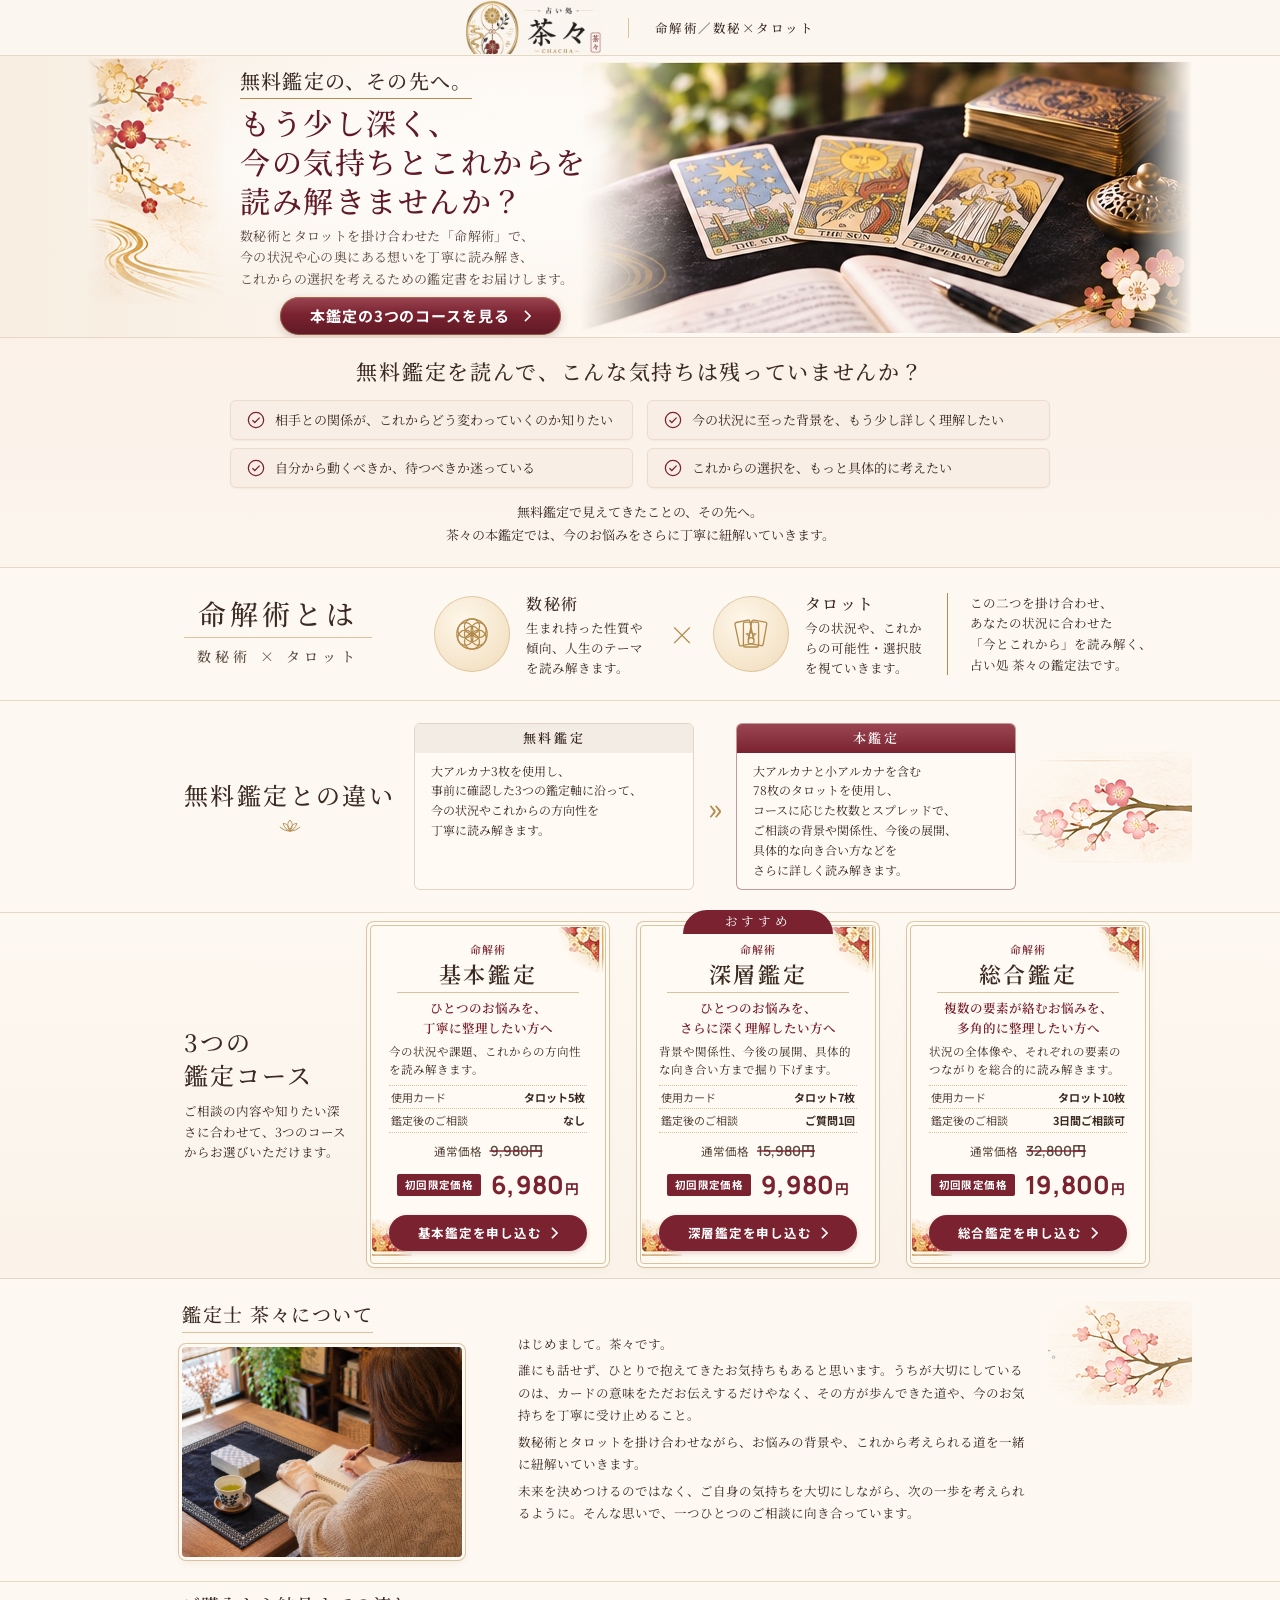
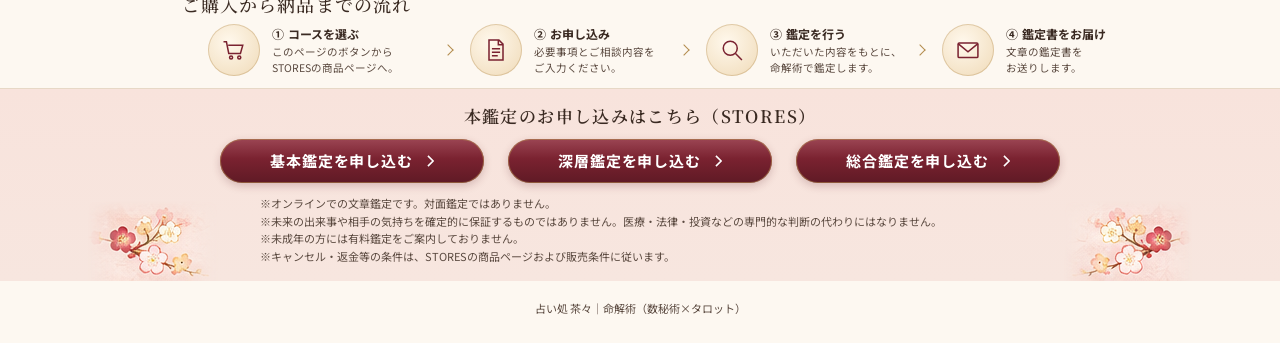
==== index.html @ e1758e72 "Add files via upload" ====
<!doctype html>
<html lang="ja" data-lp-format="segmented">
<head>
<meta charset="utf-8">
<meta name="viewport" content="width=device-width, initial-scale=1">
<title>本鑑定のご案内｜占い処 茶々（命解術／数秘術×タロット）</title>
<meta name="description" content="数秘術とタロットを掛け合わせた「命解術」で、今の状況や心の奥にある想いを丁寧に読み解き、これからの選択を考えるための鑑定書をお届けします。基本鑑定・深層鑑定・総合鑑定の3コース。">
<link rel="preload" href="assets/fonts/NotoSerifJP-variable.woff2" as="font" type="font/woff2" crossorigin>
<link rel="stylesheet" href="assets/styles.css">
</head>
<body>
<a class="skip" href="#hero">本文へ移動</a>

<header class="site-header">
  <div class="site-header__inner">
    <a class="brand" href="#hero" aria-label="占い処 茶々 ページ先頭へ">
      <img src="assets/images/logo.jpg" width="1336" height="512" alt="占い処 茶々 CHACHA">
    </a>
    <p class="brand-tag">命解術／数秘<span class="x">×</span>タロット</p>
  </div>
</header>

<main>
  <!-- 1. ファーストビュー -->
  <section class="hero" id="hero" data-lp-section>
    <div class="hero__inner">
      <img class="hero__plum" src="assets/images/hero-plum-left.png" width="150" height="272" alt="">
      <div class="hero__photo">
        <img src="assets/images/hero-tarot.jpg" width="612" height="272" alt="黒いクロスの上に並べたタロットカードと、開いたノート・万年筆" fetchpriority="high">
      </div>
      <div class="hero__copy">
        <p class="hero__lead">無料鑑定の、その先へ。</p>
        <h1 class="hero__title">もう少し深く、<br>今の気持ちと<br class="sp">これからを<br>読み解きませんか？</h1>
        <p class="hero__text">数秘術とタロットを掛け合わせた「命解術」で、<br>今の状況や心の奥にある想いを丁寧に読み解き、<br>これからの選択を考えるための<br class="sp">鑑定書をお届けします。</p>
        <a class="btn btn--primary hero__cta" href="#courses">本鑑定の3つのコースを見る<svg class="chev" viewBox="0 0 8 14" aria-hidden="true"><path d="M1 1l6 6-6 6"/></svg></a>
      </div>
    </div>
  </section>

  <!-- 2. 共感（無料鑑定を受けた方へ） -->
  <section class="empathy band" id="empathy" data-lp-section>
    <div class="wrap empathy__inner">
      <h2 class="empathy__title">無料鑑定を読んで、<br class="sp">こんな気持ちは残っていませんか？</h2>
      <ul class="empathy__list">
        <li><svg class="empathy__check" viewBox="0 0 20 20" aria-hidden="true"><circle cx="10" cy="10" r="8.5"/><path d="M6 10.2l2.7 2.6L14 7.4"/></svg><span><span class="nb">相手との関係が、</span><span class="nb">これからどう変わっていくのか知りたい</span></span></li>
        <li><svg class="empathy__check" viewBox="0 0 20 20" aria-hidden="true"><circle cx="10" cy="10" r="8.5"/><path d="M6 10.2l2.7 2.6L14 7.4"/></svg><span><span class="nb">今の状況に至った背景を、</span><span class="nb">もう少し詳しく理解したい</span></span></li>
        <li><svg class="empathy__check" viewBox="0 0 20 20" aria-hidden="true"><circle cx="10" cy="10" r="8.5"/><path d="M6 10.2l2.7 2.6L14 7.4"/></svg><span><span class="nb">自分から動くべきか、</span><span class="nb">待つべきか迷っている</span></span></li>
        <li><svg class="empathy__check" viewBox="0 0 20 20" aria-hidden="true"><circle cx="10" cy="10" r="8.5"/><path d="M6 10.2l2.7 2.6L14 7.4"/></svg><span><span class="nb">これからの選択を、</span><span class="nb">もっと具体的に考えたい</span></span></li>
      </ul>
      <p class="empathy__close"><span class="nb">無料鑑定で見えてきたことの、</span><span class="nb">その先へ。</span><br><span class="nb">茶々の本鑑定では、</span><span class="nb">今のお悩みをさらに丁寧に紐解いていきます。</span></p>
    </div>
  </section>

  <!-- 3. 命解術とは -->
  <section class="about band" id="about" data-lp-section>
    <div class="wrap about__inner">
      <div class="sec-head">
        <h2 class="sec-head__title">命解術とは</h2>
        <p class="sec-head__sub">数秘術 <span class="x">×</span> タロット</p>
      </div>
      <div class="about__items">
        <div class="about__item">
          <span class="medal" aria-hidden="true"><svg viewBox="0 0 48 48"><g fill="none"><circle cx="24" cy="24" r="7"/><circle cx="24" cy="17" r="7"/><circle cx="24" cy="31" r="7"/><circle cx="17.9" cy="20.5" r="7"/><circle cx="30.1" cy="20.5" r="7"/><circle cx="17.9" cy="27.5" r="7"/><circle cx="30.1" cy="27.5" r="7"/><circle cx="24" cy="24" r="14"/></g></svg></span>
          <div>
            <h3>数秘術</h3>
            <p>生まれ持った性質や傾向、人生のテーマを読み解きます。</p>
          </div>
        </div>
        <span class="about__x" aria-hidden="true">×</span>
        <div class="about__item">
          <span class="medal" aria-hidden="true"><svg viewBox="0 0 48 48"><g fill="none"><rect x="11" y="12" width="14" height="22" rx="1.5" transform="rotate(-12 18 23)"/><rect x="23" y="12" width="14" height="22" rx="1.5" transform="rotate(10 30 23)"/><rect x="17" y="13" width="14" height="23" rx="1.5"/><path d="M24 21l1.2 2.6 2.8.3-2.1 1.9.6 2.8-2.5-1.4-2.5 1.4.6-2.8-2.1-1.9 2.8-.3z"/></g></svg></span>
          <div>
            <h3>タロット</h3>
            <p>今の状況や、これからの可能性・選択肢を視ていきます。</p>
          </div>
        </div>
        <p class="about__sum">この二つを掛け合わせ、<br>あなたの状況に合わせた<br>「今とこれから」を読み解く、<br>占い処 茶々の鑑定法です。</p>
      </div>
    </div>
  </section>

  <!-- 4. 無料鑑定との違い -->
  <section class="diff band" id="diff" data-lp-section>
    <div class="wrap diff__inner">
      <div class="sec-head sec-head--plain">
        <h2 class="sec-head__title">無料鑑定との違い</h2>
        <svg class="lotus" viewBox="0 0 40 20" aria-hidden="true"><path d="M20 3c3 3 4 7 0 13-4-6-3-10 0-13zM20 16c-3-1-7-4-8-9 4 0 7 3 8 9zM20 16c3-1 7-4 8-9-4 0-7 3-8 9zM20 16c-4 0-9-2-12-5M20 16c4 0 9-2 12-5"/></svg>
      </div>
      <div class="diff__boxes">
        <div class="diff__box diff__box--free">
          <h3>無料鑑定</h3>
          <p>大アルカナ3枚を使用し、<br>事前に確認した3つの鑑定軸に沿って、<br>今の状況やこれからの方向性を<br>丁寧に読み解きます。</p>
        </div>
        <span class="diff__arrow" aria-hidden="true">»</span>
        <div class="diff__box diff__box--main">
          <h3>本鑑定</h3>
          <p>大アルカナと小アルカナを含む<br>78枚のタロットを使用し、<br>コースに応じた枚数とスプレッドで、<br>ご相談の背景や関係性、今後の展開、<br>具体的な向き合い方などを<br>さらに詳しく読み解きます。</p>
        </div>
      </div>
      <img class="diff__branch" src="assets/images/branch-diff.png" width="174" height="112" alt="" loading="lazy">
    </div>
  </section>

  <!-- 5. 3つの鑑定コース -->
  <section class="courses band" id="courses" data-lp-section>
    <div class="wrap courses__inner">
      <div class="courses__intro">
        <h2 class="sec-head__title">3つの<br>鑑定コース</h2>
        <p>ご相談の内容や知りたい深さに合わせて、3つのコースからお選びいただけます。</p>
      </div>
      <div class="courses__cards">
        <article class="card" id="course-basic">
          <p class="card__kind">命解術</p>
          <h3 class="card__name">基本鑑定</h3>
          <p class="card__catch">ひとつのお悩みを、<br>丁寧に整理したい方へ</p>
          <p class="card__desc">今の状況や課題、これからの方向性を読み解きます。</p>
          <dl class="card__spec">
            <div><dt>使用カード</dt><dd>タロット5枚</dd></div>
            <div><dt>鑑定後のご相談</dt><dd>なし</dd></div>
          </dl>
          <div class="card__prices">
            <p class="card__regular"><span class="card__regular-label">通常価格</span><s class="card__regular-amount">9,980円</s></p>
            <p class="card__price"><span class="card__label">初回限定価格</span><span class="amount"><span class="amount__number">6,980</span><span class="amount__unit">円</span></span></p>
          </div>
          <a class="btn btn--card" data-cta href="https://chacha-meikai.stores.jp/items/6a9d7e2a07ebb5218bb62b24" target="_blank" rel="noopener">基本鑑定を申し込む<svg class="chev" viewBox="0 0 8 14" aria-hidden="true"><path d="M1 1l6 6-6 6"/></svg></a>
        </article>
        <article class="card card--featured" id="course-deep">
          <p class="card__badge">おすすめ</p>
          <p class="card__kind">命解術</p>
          <h3 class="card__name">深層鑑定</h3>
          <p class="card__catch">ひとつのお悩みを、<br>さらに深く理解したい方へ</p>
          <p class="card__desc">背景や関係性、今後の展開、具体的な向き合い方まで掘り下げます。</p>
          <dl class="card__spec">
            <div><dt>使用カード</dt><dd>タロット7枚</dd></div>
            <div><dt>鑑定後のご相談</dt><dd>ご質問1回</dd></div>
          </dl>
          <div class="card__prices">
            <p class="card__regular"><span class="card__regular-label">通常価格</span><s class="card__regular-amount">15,980円</s></p>
            <p class="card__price"><span class="card__label">初回限定価格</span><span class="amount"><span class="amount__number">9,980</span><span class="amount__unit">円</span></span></p>
          </div>
          <a class="btn btn--card" data-cta href="https://chacha-meikai.stores.jp/items/6a9d8927b363bc4ecc07dabe" target="_blank" rel="noopener">深層鑑定を申し込む<svg class="chev" viewBox="0 0 8 14" aria-hidden="true"><path d="M1 1l6 6-6 6"/></svg></a>
        </article>
        <article class="card" id="course-total">
          <p class="card__kind">命解術</p>
          <h3 class="card__name">総合鑑定</h3>
          <p class="card__catch">複数の要素が絡むお悩みを、<br>多角的に整理したい方へ</p>
          <p class="card__desc">状況の全体像や、それぞれの要素のつながりを総合的に読み解きます。</p>
          <dl class="card__spec">
            <div><dt>使用カード</dt><dd>タロット10枚</dd></div>
            <div><dt>鑑定後のご相談</dt><dd>3日間ご相談可</dd></div>
          </dl>
          <div class="card__prices">
            <p class="card__regular"><span class="card__regular-label">通常価格</span><s class="card__regular-amount">32,800円</s></p>
            <p class="card__price"><span class="card__label">初回限定価格</span><span class="amount"><span class="amount__number">19,800</span><span class="amount__unit">円</span></span></p>
          </div>
          <a class="btn btn--card" data-cta href="https://chacha-meikai.stores.jp/items/6a9d9042ce75b2e7a5867736" target="_blank" rel="noopener">総合鑑定を申し込む<svg class="chev" viewBox="0 0 8 14" aria-hidden="true"><path d="M1 1l6 6-6 6"/></svg></a>
        </article>
      </div>
    </div>
  </section>

  <!-- 6. 鑑定士 茶々について -->
  <section class="profile band" id="profile" data-lp-section>
    <div class="wrap profile__inner">
      <div class="profile__side">
        <h2 class="sec-head__title profile__title">鑑定士 茶々について</h2>
        <figure class="profile__photo">
          <img src="assets/images/chacha-photo.jpg" width="840" height="630" alt="鑑定机でタロットカードと湯のみを前に、ノートへ書き込む茶々の後ろ姿" loading="lazy">
        </figure>
      </div>
      <div class="profile__text">
        <p>はじめまして。茶々です。</p>
        <p>誰にも話せず、ひとりで抱えてきたお気持ちもあると思います。うちが大切にしているのは、カードの意味をただお伝えするだけやなく、その方が歩んできた道や、今のお気持ちを丁寧に受け止めること。</p>
        <p>数秘術とタロットを掛け合わせながら、お悩みの背景や、これから考えられる道を一緒に紐解いていきます。</p>
        <p>未来を決めつけるのではなく、ご自身の気持ちを大切にしながら、次の一歩を考えられるように。そんな思いで、一つひとつのご相談に向き合っています。</p>
      </div>
      <img class="profile__branch" src="assets/images/branch-profile.png" width="144" height="104" alt="" loading="lazy">
    </div>
  </section>

  <!-- お客様の声（将来用）：掲載許可を得た実際の感想が揃ったら、ここに section data-lp-section id="voice" を追加する。架空の感想は載せない。 -->

  <!-- 7. ご購入から納品までの流れ -->
  <section class="flow band" id="flow" data-lp-section>
    <div class="wrap">
      <h2 class="sec-head__title flow__title">ご購入から納品までの流れ</h2>
      <ol class="flow__steps">
        <li><span class="medal medal--sm" aria-hidden="true"><svg viewBox="0 0 24 24"><path d="M3 5h2.5l2 10h10l2-7H7"/><circle cx="9.5" cy="18.5" r="1.3"/><circle cx="16.5" cy="18.5" r="1.3"/></svg></span><div><h3><span class="num">①</span>コースを選ぶ</h3><p>このページのボタンから<br>STORESの商品ページへ。</p></div></li>
        <li><span class="medal medal--sm" aria-hidden="true"><svg viewBox="0 0 24 24"><path d="M6 3.5h8.5L18 7v13.5H6z"/><path d="M14 3.5V7.5h4M8.5 11h7M8.5 14h7M8.5 17h5"/></svg></span><div><h3><span class="num">②</span>お申し込み</h3><p>必要事項とご相談内容を<br>ご入力ください。</p></div></li>
        <li><span class="medal medal--sm" aria-hidden="true"><svg viewBox="0 0 24 24"><circle cx="10.5" cy="10.5" r="6"/><path d="M15 15l5.5 5.5"/></svg></span><div><h3><span class="num">③</span>鑑定を行う</h3><p>いただいた内容をもとに、<br>命解術で鑑定します。</p></div></li>
        <li><span class="medal medal--sm" aria-hidden="true"><svg viewBox="0 0 24 24"><rect x="3.5" y="6" width="17" height="12.5" rx="1"/><path d="M3.5 6.5l8.5 7 8.5-7"/></svg></span><div><h3><span class="num">④</span>鑑定書をお届け</h3><p>文章の鑑定書を<br>お送りします。</p></div></li>
      </ol>
    </div>
  </section>

  <!-- 8. お申し込み -->
  <section class="apply" id="apply" data-lp-section>
    <img class="apply__plum apply__plum--l" src="assets/images/cta-plum-left.png" width="130" height="80" alt="" loading="lazy">
    <img class="apply__plum apply__plum--r" src="assets/images/cta-plum-right.png" width="128" height="80" alt="" loading="lazy">
    <div class="wrap">
      <h2 class="apply__title">本鑑定のお申し込みはこちら（STORES）</h2>
      <div class="apply__btns">
        <a class="btn btn--primary" data-cta href="https://chacha-meikai.stores.jp/items/6a9d7e2a07ebb5218bb62b24" target="_blank" rel="noopener">基本鑑定を申し込む<svg class="chev" viewBox="0 0 8 14" aria-hidden="true"><path d="M1 1l6 6-6 6"/></svg></a>
        <a class="btn btn--primary" data-cta href="https://chacha-meikai.stores.jp/items/6a9d8927b363bc4ecc07dabe" target="_blank" rel="noopener">深層鑑定を申し込む<svg class="chev" viewBox="0 0 8 14" aria-hidden="true"><path d="M1 1l6 6-6 6"/></svg></a>
        <a class="btn btn--primary" data-cta href="https://chacha-meikai.stores.jp/items/6a9d9042ce75b2e7a5867736" target="_blank" rel="noopener">総合鑑定を申し込む<svg class="chev" viewBox="0 0 8 14" aria-hidden="true"><path d="M1 1l6 6-6 6"/></svg></a>
      </div>
      <ul class="apply__notes">
        <li>オンラインでの文章鑑定です。対面鑑定ではありません。</li>
        <li>未来の出来事や相手の気持ちを確定的に保証するものではありません。医療・法律・投資などの専門的な判断の代わりにはなりません。</li>
        <li>未成年の方には有料鑑定をご案内しておりません。</li>
        <li>キャンセル・返金等の条件は、STORESの商品ページおよび販売条件に従います。</li>
      </ul>
    </div>
  </section>
</main>

<footer class="site-footer">
  <p>占い処 茶々｜命解術（数秘術×タロット）</p>
</footer>

</body>
</html>
---- assets/styles.css ----
/* 占い処 茶々｜本鑑定LP
   色・書体・文字サイズ・余白は :root の変数で調整できます（HANDOFF.md 参照）。 */
@font-face { font-family: 'Noto Serif JP'; src: url('./fonts/NotoSerifJP-variable.woff2') format('woff2'); font-weight: 200 900; font-display: swap; }
@font-face { font-family: 'Noto Sans JP'; src: url('./fonts/NotoSansJP-variable.woff2') format('woff2'); font-weight: 100 900; font-display: swap; }
@font-face { font-family: 'Manrope'; src: url('./fonts/Manrope-variable.woff2') format('woff2'); font-weight: 200 800; font-display: swap; }

:root {
  /* 色（採用原画から計測した近似値） */
  --c-bg: #fdf8f1;          /* 生成りの地 */
  --c-paper: #fbf3ea;       /* 帯の地 */
  --c-header: #fbf6f0;      /* ロゴ地と同色 */
  --c-ink: #3a2a22;         /* 主文字・濃い茶 */
  --c-ink-soft: #5b4a40;
  --c-enji: #7a2230;        /* 強調・CTA えんじ */
  --c-enji-dark: #5f1a25;
  --c-enji-soft: #9b4553;
  --c-gold: #b38b4d;        /* 装飾の金（控えめ） */
  --c-gold-soft: #d9c39a;
  --c-line: #e7d8c6;
  --c-sakura: #f7e6df;      /* 淡い桜色 */
  --c-chip: #f8eee6;
  --c-muted-box: #f3ece4;

  /* 書体 */
  --f-serif: 'Noto Serif JP', 'Hiragino Mincho ProN', 'Yu Mincho', serif;
  --f-sans: 'Noto Sans JP', 'Hiragino Sans', 'Yu Gothic', sans-serif;
  --f-num: 'Manrope', var(--f-sans);

  /* 文字サイズ（PC） */
  --fs-hero: 30px;
  --fs-lead: 20px;
  --fs-h2: 26px;
  --fs-h3: 16px;
  --fs-body: 14px;
  --fs-small: 12.5px;
  --fs-cta: 15px;
  --amount-size: 25px;

  /* 余白 */
  --wrap: 1104px;
  --gutter: 40px;
  --band-y: 22px;
}

*, *::before, *::after { box-sizing: border-box; }
html { -webkit-text-size-adjust: 100%; scroll-behavior: smooth; }
@media (prefers-reduced-motion: reduce) { html { scroll-behavior: auto; } }
body {
  margin: 0; background: var(--c-bg); color: var(--c-ink);
  font-family: var(--f-sans); font-size: var(--fs-body); line-height: 1.75; font-weight: 400;
  font-synthesis: none; text-rendering: optimizeLegibility;
}
img { display: block; max-width: 100%; height: auto; }
h1, h2, h3, p, ul, ol, figure { margin: 0; padding: 0; }
ul, ol { list-style: none; }
a { color: inherit; }
strong, b { font-weight: inherit; }
.visually-hidden { position: absolute !important; width: 1px; height: 1px; overflow: hidden; clip: rect(0 0 0 0); white-space: nowrap; }
.skip { position: absolute; left: 8px; top: -60px; background: var(--c-enji); color: #fff; padding: 8px 12px; z-index: 100; }
.skip:focus { top: 8px; }
:focus-visible { outline: 2px solid var(--c-enji); outline-offset: 3px; }
.sp { display: none; }
.nb { display: inline-block; }
.x { font-family: var(--f-sans); font-weight: 300; }

.wrap { max-width: var(--wrap); margin: 0 auto; padding: 0 var(--gutter); position: relative; }

/* ボタン */
.btn {
  display: inline-flex; align-items: center; justify-content: center; gap: 14px;
  font-family: var(--f-sans); font-weight: 700; font-size: var(--fs-cta); letter-spacing: .06em;
  text-decoration: none; border-radius: 999px; min-height: 44px; padding: 0 30px;
  transition: background-color .2s, box-shadow .2s;
}
.btn--primary {
  color: #fff;
  background: linear-gradient(180deg, var(--c-enji-soft) 0%, var(--c-enji) 45%, var(--c-enji-dark) 100%);
  box-shadow: 0 0 0 1px rgba(179,139,77,.55) inset, 0 3px 8px rgba(95,26,37,.22);
}
.btn--primary:hover { background: var(--c-enji-dark); }
.btn .chev { width: 7px; height: 12px; fill: none; stroke: currentColor; stroke-width: 1.8; flex: none; }
.btn--pending { opacity: .55; cursor: not-allowed; flex-direction: column; gap: 0; line-height: 1.3; }
.btn--pending small { font-size: 11px; font-weight: 400; letter-spacing: .02em; }

/* ヘッダー */
.site-header { background: var(--c-header); border-bottom: 1px solid var(--c-line); position: relative; z-index: 20; }
.site-header__inner { max-width: var(--wrap); margin: 0 auto; height: 55px; display: flex; align-items: center; justify-content: center; padding: 0 16px; }
.brand { display: block; width: 136px; flex: none; }
.brand img { width: 136px; height: auto; }
.brand-tag { font-family: var(--f-serif); font-weight: 500; font-size: 12.5px; letter-spacing: .12em; white-space: nowrap; color: var(--c-ink); margin-left: 26px; padding-left: 26px; border-left: 1px solid var(--c-gold-soft); line-height: 1.6; }

/* 1. FV */
.hero { position: relative; background: var(--c-bg); border-bottom: 1px solid var(--c-line); overflow: hidden; }
.hero__inner { position: relative; max-width: var(--wrap); margin: 0 auto; min-height: 274px; display: grid; grid-template-columns: 138px minmax(0, 1fr) 612px; align-items: center; }
.hero__inner::before { /* 和紙調の地 */
  content: ''; position: absolute; inset: 0; pointer-events: none;
  background: radial-gradient(ellipse at 30% 40%, rgba(255,255,255,.7), rgba(255,255,255,0) 60%), linear-gradient(90deg, #f8eee2 0%, #fcf6ee 30%, #fdf8f1 60%);
}
.hero__plum { grid-column: 1; grid-row: 1; align-self: start; width: 150px; height: auto; position: relative; z-index: 1; pointer-events: none;
  -webkit-mask-image: linear-gradient(90deg, #000 70%, transparent 100%), linear-gradient(180deg, #000 78%, transparent 100%); -webkit-mask-composite: source-in; mask-image: linear-gradient(90deg, #000 70%, transparent 100%), linear-gradient(180deg, #000 78%, transparent 100%); mask-composite: intersect; }
.hero__photo { grid-column: 3; grid-row: 1; align-self: stretch; position: relative; z-index: 0; display: flex; align-items: center; }
.hero__photo img { width: 612px; height: 272px; object-fit: cover;
  -webkit-mask-image: linear-gradient(90deg, transparent 0, #000 18%), linear-gradient(180deg, #000 92%, transparent 100%);
  mask-image: linear-gradient(90deg, transparent 0, #000 18%); }
.hero__copy { grid-column: 2; grid-row: 1; position: relative; z-index: 2; padding: 12px 0 2px 14px; margin-right: -60px; }
.hero__lead { display: inline-block; font-family: var(--f-serif); font-weight: 500; font-size: var(--fs-lead); letter-spacing: .06em; line-height: 1.3; padding-bottom: 4px; border-bottom: 1px solid var(--c-gold); }
.hero__title { margin-top: 4px; font-family: var(--f-serif); font-weight: 500; font-size: var(--fs-hero); line-height: 1.3; letter-spacing: .05em; color: var(--c-enji-dark); }
.hero__title br.sp { display: none; }
.hero__text { margin-top: 5px; font-family: var(--f-serif); font-size: 13px; line-height: 1.65; letter-spacing: .03em; color: var(--c-ink-soft); }
.hero__cta { margin-top: 8px; margin-left: 40px; min-width: 272px; min-height: 38px; }

/* 共通の帯 */
.band { position: relative; padding: var(--band-y) 0; border-bottom: 1px solid var(--c-line); background: var(--c-bg); }
.sec-head__title { font-family: var(--f-serif); font-weight: 500; font-size: var(--fs-h2); letter-spacing: .08em; line-height: 1.4; }
.sec-head__sub { font-family: var(--f-serif); font-weight: 500; font-size: 14px; letter-spacing: .3em; margin-top: 6px; color: var(--c-ink-soft); }

/* 2. テーマ */
.empathy { background: linear-gradient(180deg, #fbf1e8, #fcf5ee); padding: 18px 0 20px; }
.empathy__inner { padding-left: 96px; padding-right: 96px; text-align: center; }
.empathy__title { font-family: var(--f-serif); font-weight: 500; font-size: 21px; letter-spacing: .08em; line-height: 1.5; }
.empathy__list { display: grid; grid-template-columns: repeat(2, minmax(0, 1fr)); gap: 8px 14px; max-width: 820px; margin: 12px auto 0; text-align: left; }
.empathy__list li { display: flex; align-items: center; gap: 10px; padding: 9px 16px; font-family: var(--f-serif); font-size: 13px; line-height: 1.55; background: var(--c-chip); border: 1px solid #ecdccb; border-radius: 6px; box-shadow: 0 1px 2px rgba(120,80,40,.06); }
.empathy__check { width: 18px; height: 18px; flex: none; fill: none; stroke: var(--c-enji); stroke-width: 1.4; }
.empathy__close { margin-top: 12px; font-family: var(--f-serif); font-size: 13px; line-height: 1.8; color: var(--c-ink); }

/* 3. 命解術とは */
.about__inner { display: grid; grid-template-columns: 250px 1fr; align-items: center; padding-left: 96px; }
.about .sec-head { text-align: center; justify-self: start; padding-bottom: 6px; }
.about .sec-head__title { font-size: 28px; letter-spacing: .14em; padding: 0 14px 4px; border-bottom: 1px solid var(--c-gold-soft); }
.about__items { display: grid; grid-template-columns: 1fr auto 1fr auto; align-items: center; gap: 18px; }
.about__item { display: flex; align-items: center; gap: 16px; }
.about__item h3 { font-family: var(--f-serif); font-weight: 500; font-size: 16px; letter-spacing: .1em; }
.about__item p { font-family: var(--f-serif); font-size: 12.5px; line-height: 1.6; max-width: 10.5em; }
.about__x { font-size: 26px; color: var(--c-gold); font-weight: 300; }
.about__sum { font-family: var(--f-serif); font-size: 12.5px; line-height: 1.65; padding-left: 22px; border-left: 1px solid var(--c-gold); white-space: nowrap; }
.medal { width: 76px; height: 76px; border-radius: 50%; flex: none; display: grid; place-items: center; background: radial-gradient(circle at 40% 35%, #fff8ec, #f4e3c7 70%, #ecd6b2); box-shadow: 0 0 0 1px rgba(179,139,77,.35) inset; }
.medal svg { width: 52px; height: 52px; stroke: var(--c-gold); stroke-width: 1.2; fill: none; }
.medal--sm { width: 52px; height: 52px; }
.medal--sm svg { width: 28px; height: 28px; stroke: var(--c-enji); stroke-width: 1.3; }

/* 4. 無料鑑定との違い */
.diff__inner { display: grid; grid-template-columns: 230px auto; align-items: center; padding-left: 96px; }
.sec-head--plain { text-align: center; justify-self: start; }
.sec-head--plain .sec-head__title { font-size: 24px; letter-spacing: .1em; }
.lotus { width: 34px; height: 18px; margin: 6px auto 0; fill: none; stroke: var(--c-gold); stroke-width: 1.1; display: block; }
.diff__boxes { display: flex; align-items: stretch; gap: 14px; }
.diff__box { width: 280px; border-radius: 6px; overflow: hidden; border: 1px solid #e3d5c5; background: #fffaf4; }
.diff__box h3 { font-family: var(--f-serif); font-weight: 600; font-size: 13px; letter-spacing: .2em; text-align: center; padding: 3px 0; }
.diff__box p { font-family: var(--f-serif); font-size: 12px; line-height: 1.65; padding: 8px 16px 10px; }
.diff__box--free h3 { background: var(--c-muted-box); color: var(--c-ink); }
.diff__box--main { width: 280px; border-color: rgba(122,34,48,.45); }
.diff__box--main h3 { background: linear-gradient(180deg, var(--c-enji-soft), var(--c-enji)); color: #fff; }
.diff__arrow { font-size: 30px; color: var(--c-gold); line-height: 1; align-self: center; }
.diff__branch { position: absolute; right: 0; top: 50%; transform: translateY(-50%); width: 174px; pointer-events: none;
  -webkit-mask-image: radial-gradient(ellipse 70% 62% at 62% 50%, #000 55%, transparent 100%); mask-image: radial-gradient(ellipse 70% 62% at 62% 50%, #000 55%, transparent 100%); }

/* 5. コース */
.courses { background: linear-gradient(180deg, #fdf8f1, #fbf3ea); padding: 12px 0 14px; }
.courses__inner { display: grid; grid-template-columns: 166px 1fr; gap: 20px; align-items: center; padding-left: 96px; }
.courses__intro .sec-head__title { font-size: 24px; line-height: 1.35; }
.courses__intro p { margin-top: 10px; font-family: var(--f-serif); font-size: 12.5px; line-height: 1.65; }
.courses__cards { display: grid; grid-template-columns: repeat(3, 236px); gap: 34px; }
.card {
  position: relative; padding: 14px 18px 12px; text-align: center; border-radius: 4px;
  background: #fffaf3; border: 1px solid var(--c-gold-soft);
  box-shadow: 0 0 0 3px #fffaf3, 0 0 0 4px rgba(179,139,77,.45), 0 4px 10px rgba(120,80,40,.08);
}
.card::before, .card::after { content: ''; position: absolute; pointer-events: none; background-repeat: no-repeat; background-size: contain; }
.card::before { right: 1px; top: 1px; width: 46px; height: 46px; background-image: url('./images/card-plum-tr.png');
  -webkit-mask-image: radial-gradient(circle at 100% 0, #000 45%, transparent 72%); mask-image: radial-gradient(circle at 100% 0, #000 45%, transparent 72%); }
.card::after { left: 1px; bottom: 1px; width: 40px; height: 48px; background-image: url('./images/card-plum-bl.png');
  -webkit-mask-image: radial-gradient(circle at 0 100%, #000 40%, transparent 70%); mask-image: radial-gradient(circle at 0 100%, #000 40%, transparent 70%); }
.card > :not(.card__badge) { position: relative; z-index: 1; }
.card__badge { z-index: 2; }
.card__badge { position: absolute; top: -16px; left: 50%; transform: translateX(-50%); min-width: 150px; padding: 1px 18px; border-radius: 999px 999px 4px 4px; background: var(--c-enji); color: #fff; font-family: var(--f-serif); font-size: 12.5px; letter-spacing: .3em; }
.card--featured { padding-top: 14px; }
.card__kind { font-family: var(--f-serif); font-size: 11px; letter-spacing: .1em; color: var(--c-enji); font-weight: 600; }
.card__name { font-family: var(--f-serif); font-weight: 600; font-size: 22px; letter-spacing: .12em; line-height: 1.3; padding-bottom: 4px; border-bottom: 1px solid var(--c-gold-soft); margin: 0 8px; }
.card__catch { margin-top: 6px; font-family: var(--f-serif); font-weight: 600; font-size: 12.5px; line-height: 1.55; color: var(--c-enji); min-height: 3.1em; }
.card__desc { margin-top: 4px; font-family: var(--f-serif); font-size: 11.5px; line-height: 1.6; text-align: left; min-height: 3.2em; }
.btn--card { margin-top: 8px; min-height: 36px; padding: 0 14px; font-size: 12.5px; gap: 10px; color: #fff; background: var(--c-enji); box-shadow: 0 2px 5px rgba(95,26,37,.2); }
.btn--card:hover { background: var(--c-enji-dark); }
.card { display: flex; flex-direction: column; }
.card__spec { margin: 6px 0 0; font-size: 11px; line-height: 1.5; border-top: 1px dotted var(--c-gold-soft); }
.card__spec > div { display: flex; justify-content: space-between; gap: 8px; padding: 3px 2px; border-bottom: 1px dotted var(--c-gold-soft); }
.card__spec dt { color: var(--c-ink-soft); }
.card__spec dd { margin: 0; font-weight: 700; color: var(--c-ink); text-align: right; }
.card__spec dd.is-none { font-weight: 400; color: var(--c-ink-soft); }
.card__prices { margin-top: auto; padding-top: 6px; }
.card__regular { display: flex; align-items: baseline; justify-content: center; gap: 8px; font-size: 11.5px; color: var(--c-ink-soft); }
.card__regular-amount { font-family: var(--f-num); font-weight: 600; font-size: 14px; text-decoration-thickness: 1.5px; text-decoration-color: rgba(122,34,48,.7); }
.card__price { display: flex; align-items: center; justify-content: center; gap: 10px; }
.card__label { background: var(--c-enji); color: #fff; font-size: 10.5px; font-weight: 700; padding: 2px 8px; letter-spacing: .04em; border-radius: 2px; }
.amount { display: inline-flex; align-items: baseline; gap: .06em; white-space: nowrap; color: var(--c-enji); }
.amount__number { font-family: var(--f-num); font-weight: 750; font-size: var(--amount-size); letter-spacing: .01em; }
.amount__unit { font-size: calc(var(--amount-size) * .55); font-weight: 700; }

/* 6. 鑑定士 */
.profile { padding: 22px 0 24px; }
.profile__inner { display: grid; grid-template-columns: 300px 1fr; align-items: center; gap: 36px; padding-left: 94px; }
.profile__side { display: flex; flex-direction: column; align-items: flex-start; gap: 14px; }
.profile__title { white-space: nowrap; font-size: 19px; letter-spacing: .08em; padding-bottom: 4px; border-bottom: 1px solid var(--c-gold-soft); }
.profile__photo img { width: 280px; height: 210px; object-fit: cover; border-radius: 4px; box-shadow: 0 0 0 3px #fffaf3, 0 0 0 4px rgba(179,139,77,.45), 0 4px 10px rgba(120,80,40,.1); }
.profile__text { padding: 0 120px 0 0; }
.profile__text p { font-family: var(--f-serif); font-size: 12.5px; line-height: 1.8; text-wrap: pretty; }
.profile__text p + p { margin-top: 4px; }
.profile__branch { position: absolute; right: 0; top: 0; width: 144px; pointer-events: none;
  -webkit-mask-image: radial-gradient(ellipse 70% 65% at 60% 50%, #000 55%, transparent 100%); mask-image: radial-gradient(ellipse 70% 65% at 60% 50%, #000 55%, transparent 100%); }

/* 7. 流れ */
.flow { padding: 10px 0 12px; }
.flow .wrap { padding-left: 94px; }
.flow__title { font-size: 18px; letter-spacing: .06em; }
.flow__steps { display: grid; grid-template-columns: repeat(4, 1fr); margin-top: 6px; padding-left: 26px; }
.flow__steps li { display: flex; align-items: center; gap: 12px; position: relative; padding-right: 4px; }
.flow__steps li + li::before { content: ''; position: absolute; left: -26px; top: 50%; width: 8px; height: 8px; border-right: 1.4px solid var(--c-gold); border-top: 1.4px solid var(--c-gold); transform: translateY(-50%) rotate(45deg); }
.flow__steps h3 { font-family: var(--f-sans); font-weight: 700; font-size: 12px; }
.flow__steps .num { margin-right: 4px; }
.flow__steps p { font-size: 10.5px; line-height: 1.55; color: var(--c-ink-soft); }
.flow__steps li + li { margin-left: 26px; }

/* 8. お申し込み */
.apply { position: relative; padding: 12px 0 16px; background: linear-gradient(180deg, #f8e3dc 0%, #f7e6df 100%); overflow: hidden; }
.apply__title { text-align: center; font-family: var(--f-serif); font-weight: 600; font-size: 17px; letter-spacing: .08em; }
.apply__btns { display: flex; justify-content: center; gap: 24px; margin-top: 8px; }
.apply__btns .btn { width: 264px; }
.apply__notes { max-width: 760px; margin: 12px auto 0; font-size: 11px; line-height: 1.6; color: var(--c-ink-soft); }
.apply__notes li { padding-left: 1em; text-indent: -1em; }
.apply__notes li::before { content: '※'; }
.apply__plum { position: absolute; bottom: 0; pointer-events: none; }
.apply__plum--l { -webkit-mask-image: linear-gradient(90deg, #000 72%, transparent 100%), linear-gradient(180deg, transparent 0, #000 22%); -webkit-mask-composite: source-in; mask-image: linear-gradient(90deg, #000 72%, transparent 100%), linear-gradient(180deg, transparent 0, #000 22%); mask-composite: intersect; }
.apply__plum--r { -webkit-mask-image: linear-gradient(270deg, #000 72%, transparent 100%), linear-gradient(180deg, transparent 0, #000 22%); -webkit-mask-composite: source-in; mask-image: linear-gradient(270deg, #000 72%, transparent 100%), linear-gradient(180deg, transparent 0, #000 22%); mask-composite: intersect; }
.apply__plum--l { left: max(0px, calc(50% - 552px)); width: 130px; }
.apply__plum--r { right: max(0px, calc(50% - 552px)); width: 128px; }

.site-footer { text-align: center; padding: 18px 16px 24px; font-size: 11px; color: var(--c-ink-soft); background: var(--c-bg); }

@media (min-width: 1180px) {
  .hero { background: linear-gradient(90deg, #f8eee2 0%, #fcf6ee 35%, #fdf8f1 65%); }
  .hero__plum { -webkit-mask-image: linear-gradient(90deg, transparent 0, #000 22%, #000 70%, transparent 100%), linear-gradient(180deg, #000 78%, transparent 100%); -webkit-mask-composite: source-in; mask-image: linear-gradient(90deg, transparent 0, #000 22%, #000 70%, transparent 100%), linear-gradient(180deg, #000 78%, transparent 100%); mask-composite: intersect; }
  .apply__plum--l { -webkit-mask-composite: source-in; mask-composite: intersect; -webkit-mask-image: linear-gradient(90deg, transparent 0, #000 25%, #000 72%, transparent 100%), linear-gradient(180deg, transparent 0, #000 22%); mask-image: linear-gradient(90deg, transparent 0, #000 25%, #000 72%, transparent 100%), linear-gradient(180deg, transparent 0, #000 22%); }
  .apply__plum--r { -webkit-mask-composite: source-in; mask-composite: intersect; -webkit-mask-image: linear-gradient(270deg, transparent 0, #000 25%, #000 72%, transparent 100%), linear-gradient(180deg, transparent 0, #000 22%); mask-image: linear-gradient(270deg, transparent 0, #000 25%, #000 72%, transparent 100%), linear-gradient(180deg, transparent 0, #000 22%); }
  .hero__photo img { -webkit-mask-image: linear-gradient(90deg, transparent 0, #000 18%, #000 90%, transparent 100%); mask-image: linear-gradient(90deg, transparent 0, #000 18%, #000 90%, transparent 100%); }
}

/* ===== タブレット ===== */
@media (max-width: 1100px) {
  :root { --gutter: 24px; }
  .empathy__inner, .about__inner, .diff__inner, .courses__inner, .profile__inner, .flow .wrap { padding-left: var(--gutter); }
  .empathy__inner { padding-right: var(--gutter); }
  .courses__inner { grid-template-columns: 1fr; }
  .courses__cards { grid-template-columns: repeat(3, minmax(0, 236px)); gap: 20px; justify-content: center; }
  .about__inner { grid-template-columns: 1fr; gap: 16px; }
  .diff__inner { grid-template-columns: 1fr; gap: 14px; }
  .profile__inner { grid-template-columns: 300px 1fr; }
  .profile__text { grid-column: 1 / -1; }
  .profile__text { padding-right: 0; }
}

/* ===== スマホ ===== */
@media (max-width: 767px) {
  :root { --gutter: 18px; --fs-body: 14px; --amount-size: 30px; }
  .sp { display: inline; }
  .pc { display: none; }

  .site-header__inner { height: 68px; }
  .brand { width: 140px; }
  .brand img { width: 140px; }
  .brand-tag { display: none; }

  /* FV：コピー→写真→CTA をひとつの場面に */
  .hero__inner { display: flex; flex-direction: column; align-items: stretch; min-height: 0; padding: 30px 0 26px; text-align: center; }
  .hero__lead { order: 1; align-self: center; }
  .hero__title { order: 2; }
  .hero__text { order: 3; }
  .hero__photo { order: 4; }
  .hero__cta { order: 5; }
  .hero__inner::before { background: radial-gradient(ellipse at 50% 30%, #fffdf8, rgba(255,253,248,0) 70%), linear-gradient(180deg, #fbf1e6, #fcf6ee 60%, #fdf8f1); }
  .hero__plum { position: absolute; left: 0; top: 0; width: 84px; }
  .hero__copy { margin: 0; padding: 0 var(--gutter); position: relative; z-index: 2; }
  .hero__lead { font-size: 18px; border-bottom: 0; padding: 0 14px 10px; position: relative; }
  .hero__lead::after { content: ''; position: absolute; left: -20px; right: -20px; bottom: 0; height: 9px; background: linear-gradient(var(--c-gold), var(--c-gold)) center / 100% 1px no-repeat; }
  .hero__lead::before { content: ''; position: absolute; left: 50%; bottom: 1px; width: 7px; height: 7px; border: 1px solid var(--c-gold); background: var(--c-bg); transform: translate(-50%, 50%) rotate(45deg); z-index: 1; }
  .hero__title { margin-top: 18px; font-size: clamp(29px, 8.6vw, 36px); line-height: 1.38; letter-spacing: .04em; color: var(--c-enji-dark); }
  .hero__title br.sp { display: inline; }
  .hero__text { margin-top: 14px; font-size: 13.5px; line-height: 1.8; }
  .hero__text br:not(.sp) { display: inline; }
  .hero__photo { display: block; position: relative; z-index: 1; margin-top: 18px; }
  .hero__photo img { width: 100%; height: 252px; object-fit: cover; object-position: 30% 50%;
    -webkit-mask-image: linear-gradient(180deg, transparent 0, #000 16%, #000 100%); mask-image: linear-gradient(180deg, transparent 0, #000 16%, #000 100%); }
  .hero__cta { position: relative; z-index: 3; display: flex; width: calc(100% - 2 * var(--gutter)); min-width: 0; margin: -36px auto 0; min-height: 52px; font-size: 16px; }
  .hero .hero__copy { display: contents; }
  .hero__lead, .hero__title, .hero__text { margin-left: var(--gutter); margin-right: var(--gutter); position: relative; z-index: 2; }

  .band { padding: 30px 0; }
  .sec-head__title { font-size: 23px; }

  .empathy { padding: 28px 0 30px; }
  .empathy__inner { padding: 0 var(--gutter); }
  .empathy__title { font-size: 18px; line-height: 1.6; letter-spacing: .03em; }
  .empathy__list { grid-template-columns: 1fr; gap: 8px; margin-top: 16px; }
  .empathy__list li { font-size: 14px; padding: 11px 14px; }
  .empathy__close { margin-top: 16px; font-size: 14px; }

  .about__inner { padding: 0 var(--gutter); justify-items: center; }
  .about .sec-head { justify-self: center; }
  .about__items { grid-template-columns: 1fr; gap: 12px; width: 100%; }
  .about__item p { max-width: none; font-size: 14px; }
  .about__item h3 { font-size: 17px; }
  .about__x { text-align: center; }
  .about__sum { border-left: 0; border-top: 1px solid var(--c-gold-soft); padding: 14px 0 0; text-align: center; font-size: 14px; white-space: normal; }

  .diff__inner { padding: 0 var(--gutter); justify-items: center; }
  .sec-head--plain { justify-self: center; }
  .diff__boxes { flex-direction: column; gap: 6px; width: 100%; }
  .diff__box, .diff__box--main { width: 100%; }
  .diff__box h3 { font-size: 14px; padding: 5px 0; }
  .diff__box p, .diff__box--main p { font-size: 14px; padding: 12px 18px 14px; }
  .diff__arrow { transform: rotate(90deg); font-size: 26px; }
  .diff__branch { width: 70px; top: 18px; transform: none; }

  .courses { padding: 30px 0 34px; }
  .courses__inner { padding: 0 var(--gutter); gap: 18px; }
  .courses__intro { text-align: center; }
  .courses__intro .sec-head__title br { display: none; }
  .courses__intro p { font-size: 14px; }
  .courses__cards { grid-template-columns: 1fr; gap: 30px; }
  .card { padding: 18px 20px 16px; }
  .card__kind { font-size: 12px; }
  .card__name { font-size: 25px; }
  .card__catch { font-size: 15px; min-height: 0; }
  .card__desc { font-size: 14px; min-height: 0; }
  .btn--card { min-height: 46px; font-size: 15px; margin-top: 12px; }
  .card__spec { font-size: 13px; }
  .card__regular { font-size: 13px; }
  .card__regular-amount { font-size: 16px; }
  .card__label { font-size: 12px; padding: 3px 9px; }

  .profile { padding: 30px 0; }
  .profile__inner { grid-template-columns: 1fr; gap: 18px; padding: 0 var(--gutter); }
  .profile__side { align-items: center; gap: 16px; width: 100%; }
  .profile__title { font-size: 22px; }
  .profile__photo { width: 100%; }
  .profile__photo img { width: 100%; height: auto; aspect-ratio: 4 / 3; }
  .profile__text { padding: 0; }
  .profile__text p { font-size: 14px; line-height: 1.85; }
  .profile__text p + p { margin-top: 10px; }
  .profile__branch { width: 56px; top: 2px; }

  .flow { padding: 28px 0; }
  .flow .wrap { padding: 0 var(--gutter); }
  .flow__title { text-align: center; font-size: 20px; }
  .flow__steps { grid-template-columns: 1fr; gap: 14px; padding-left: 0; margin-top: 16px; }
  .flow__steps li + li { margin-left: 0; }
  .flow__steps li + li::before { left: 22px; top: -10px; transform: translateY(-50%) rotate(135deg); }
  .flow__steps h3 { font-size: 15px; }
  .flow__steps p { font-size: 13px; }
  .flow__steps p br { display: none; }

  .apply { padding: 28px 0 40px; }
  .apply__title { font-size: 17px; line-height: 1.6; }
  .apply__btns { flex-direction: column; align-items: stretch; gap: 12px; margin-top: 16px; }
  .apply__btns .btn { width: 100%; min-height: 52px; font-size: 16px; }
  .apply__notes { font-size: 12px; margin-top: 18px; }
  .apply__plum--l { width: 90px; }
  .apply__plum--r { width: 88px; }
}
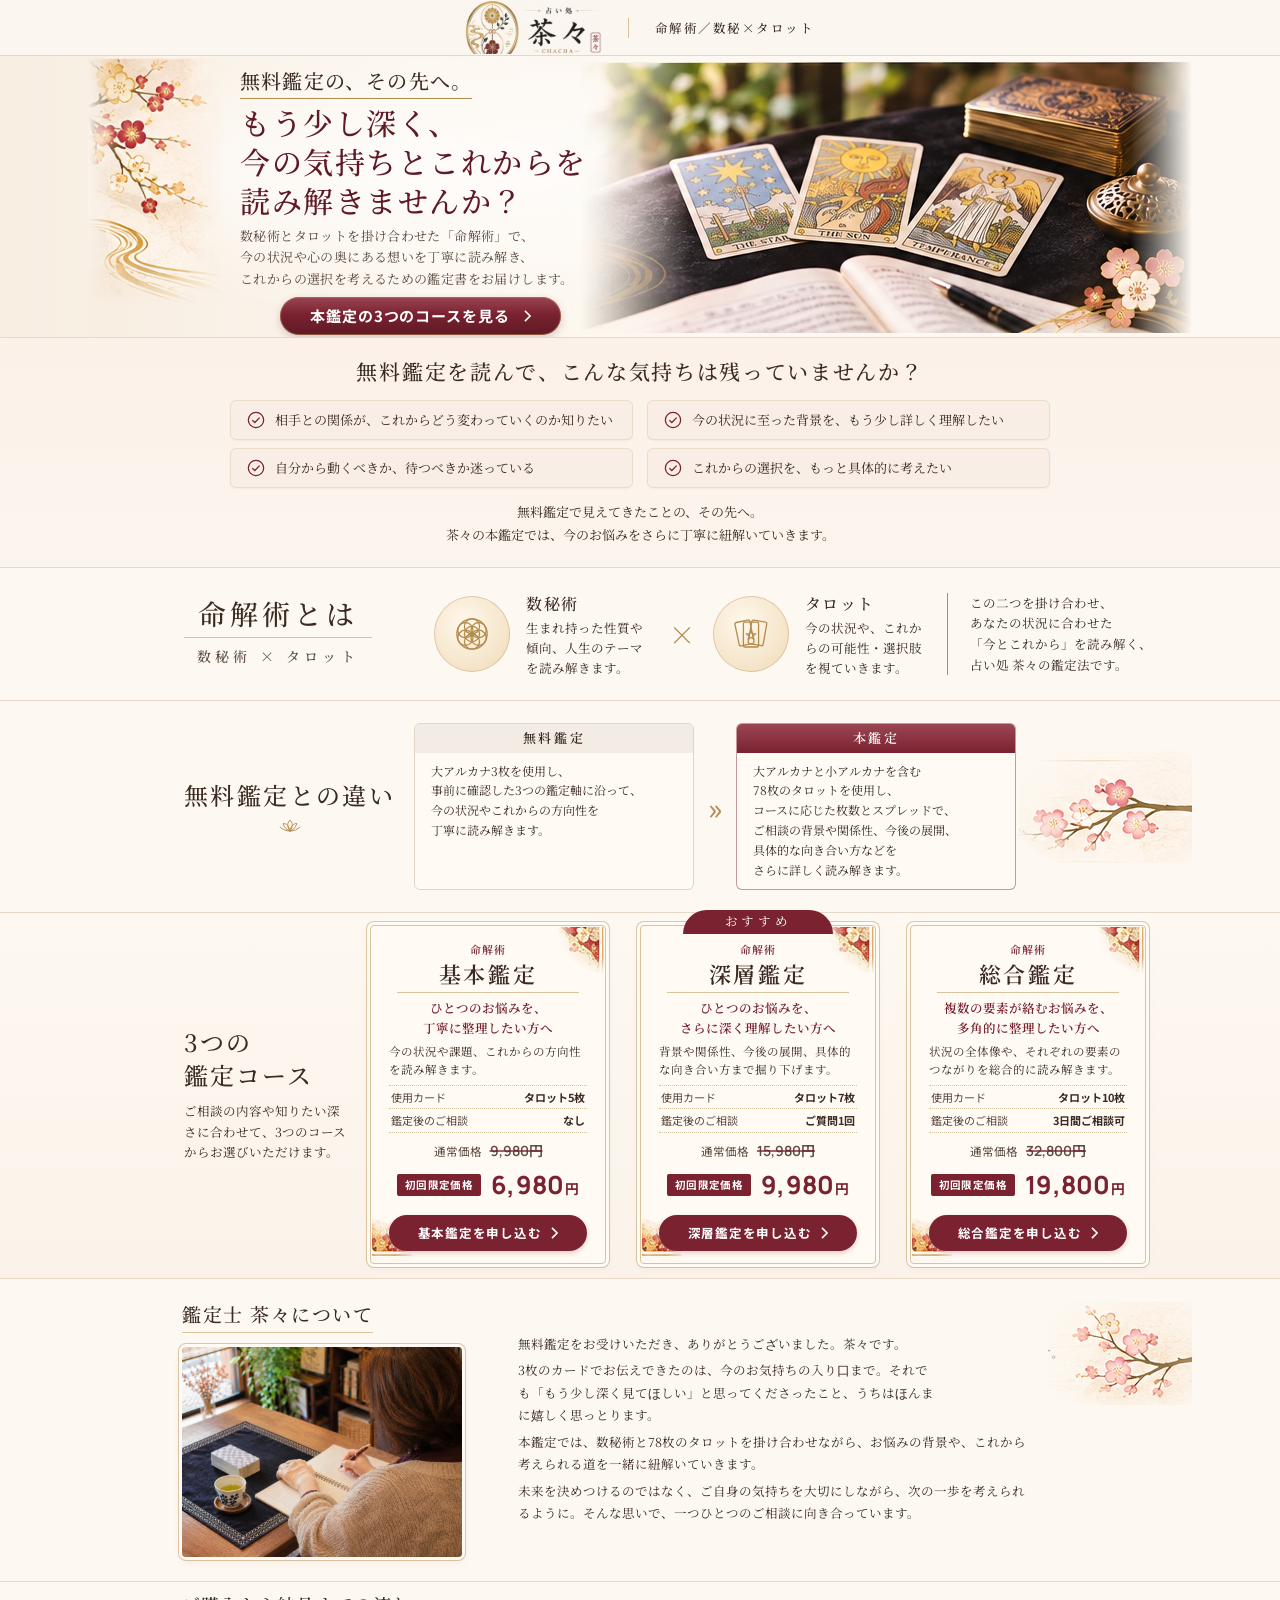
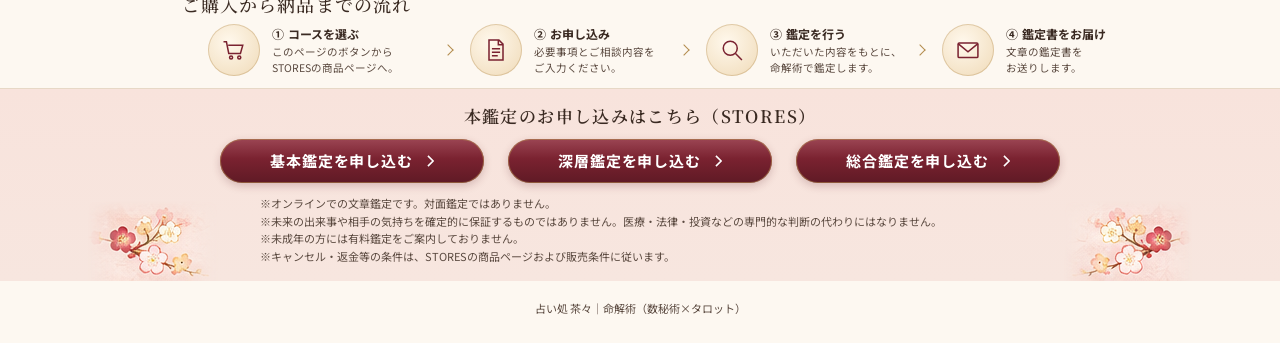
==== commit 7cbf4ad7: "自己紹介の文章を更新" ====
--- a/index.html
+++ b/index.html
@@ -169,9 +169,9 @@
         </figure>
       </div>
       <div class="profile__text">
-        <p>はじめまして。茶々です。</p>
-        <p>誰にも話せず、ひとりで抱えてきたお気持ちもあると思います。うちが大切にしているのは、カードの意味をただお伝えするだけやなく、その方が歩んできた道や、今のお気持ちを丁寧に受け止めること。</p>
-        <p>数秘術とタロットを掛け合わせながら、お悩みの背景や、これから考えられる道を一緒に紐解いていきます。</p>
+        <p>無料鑑定をお受けいただき、<span class="nb">ありがとうございました。</span><span class="nb">茶々です。</span></p>
+        <p>3枚のカードでお伝えできたのは、今のお気持ちの<span class="nb">入り口まで。</span>それでも<span class="nb">「もう少し深く見てほしい」</span>と思ってくださったこと、うちはほんまに<span class="nb">嬉しく思っとります。</span></p>
+        <p>本鑑定では、数秘術と78枚のタロットを<span class="nb">掛け合わせながら、</span>お悩みの背景や、これから考えられる道を一緒に<span class="nb">紐解いていきます。</span></p>
         <p>未来を決めつけるのではなく、ご自身の気持ちを大切にしながら、次の一歩を考えられるように。そんな思いで、一つひとつのご相談に向き合っています。</p>
       </div>
       <img class="profile__branch" src="assets/images/branch-profile.png" width="144" height="104" alt="" loading="lazy">
